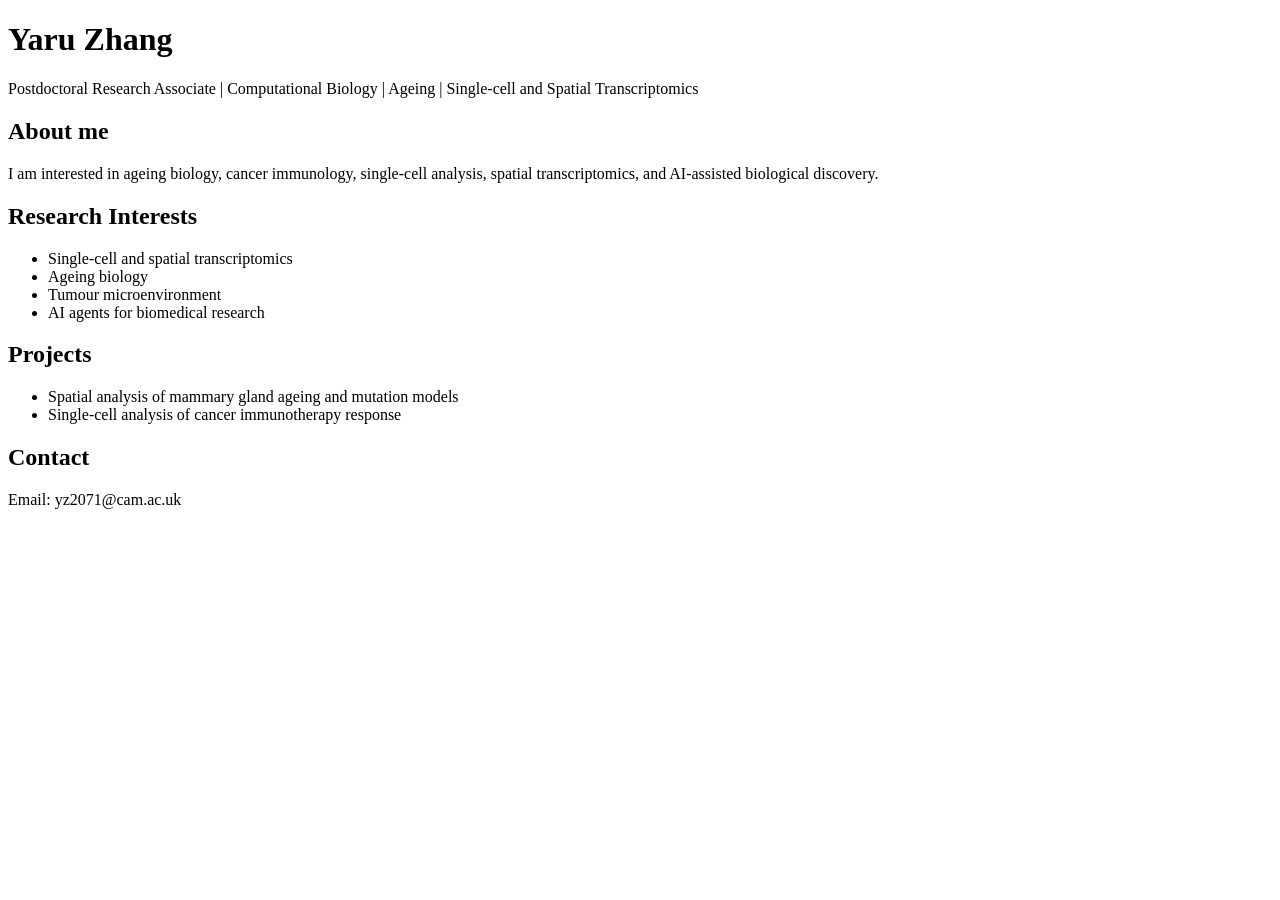
==== index.html @ 0d3356b2 "Create index.html" ====
<!DOCTYPE html>
<html>
<head>
  <meta charset="UTF-8">
  <title>Yaru Zhang</title>
</head>
<body>
  <h1>Yaru Zhang</h1>
  <p>Postdoctoral Research Associate | Computational Biology | Ageing | Single-cell and Spatial Transcriptomics</p>

  <h2>About me</h2>
  <p>
    I am interested in ageing biology, cancer immunology, single-cell analysis,
    spatial transcriptomics, and AI-assisted biological discovery.
  </p>

  <h2>Research Interests</h2>
  <ul>
    <li>Single-cell and spatial transcriptomics</li>
    <li>Ageing biology</li>
    <li>Tumour microenvironment</li>
    <li>AI agents for biomedical research</li>
  </ul>

  <h2>Projects</h2>
  <ul>
    <li>Spatial analysis of mammary gland ageing and mutation models</li>
    <li>Single-cell analysis of cancer immunotherapy response</li>
  </ul>

  <h2>Contact</h2>
  <p>Email: yz2071@cam.ac.uk</p>
</body>
</html>
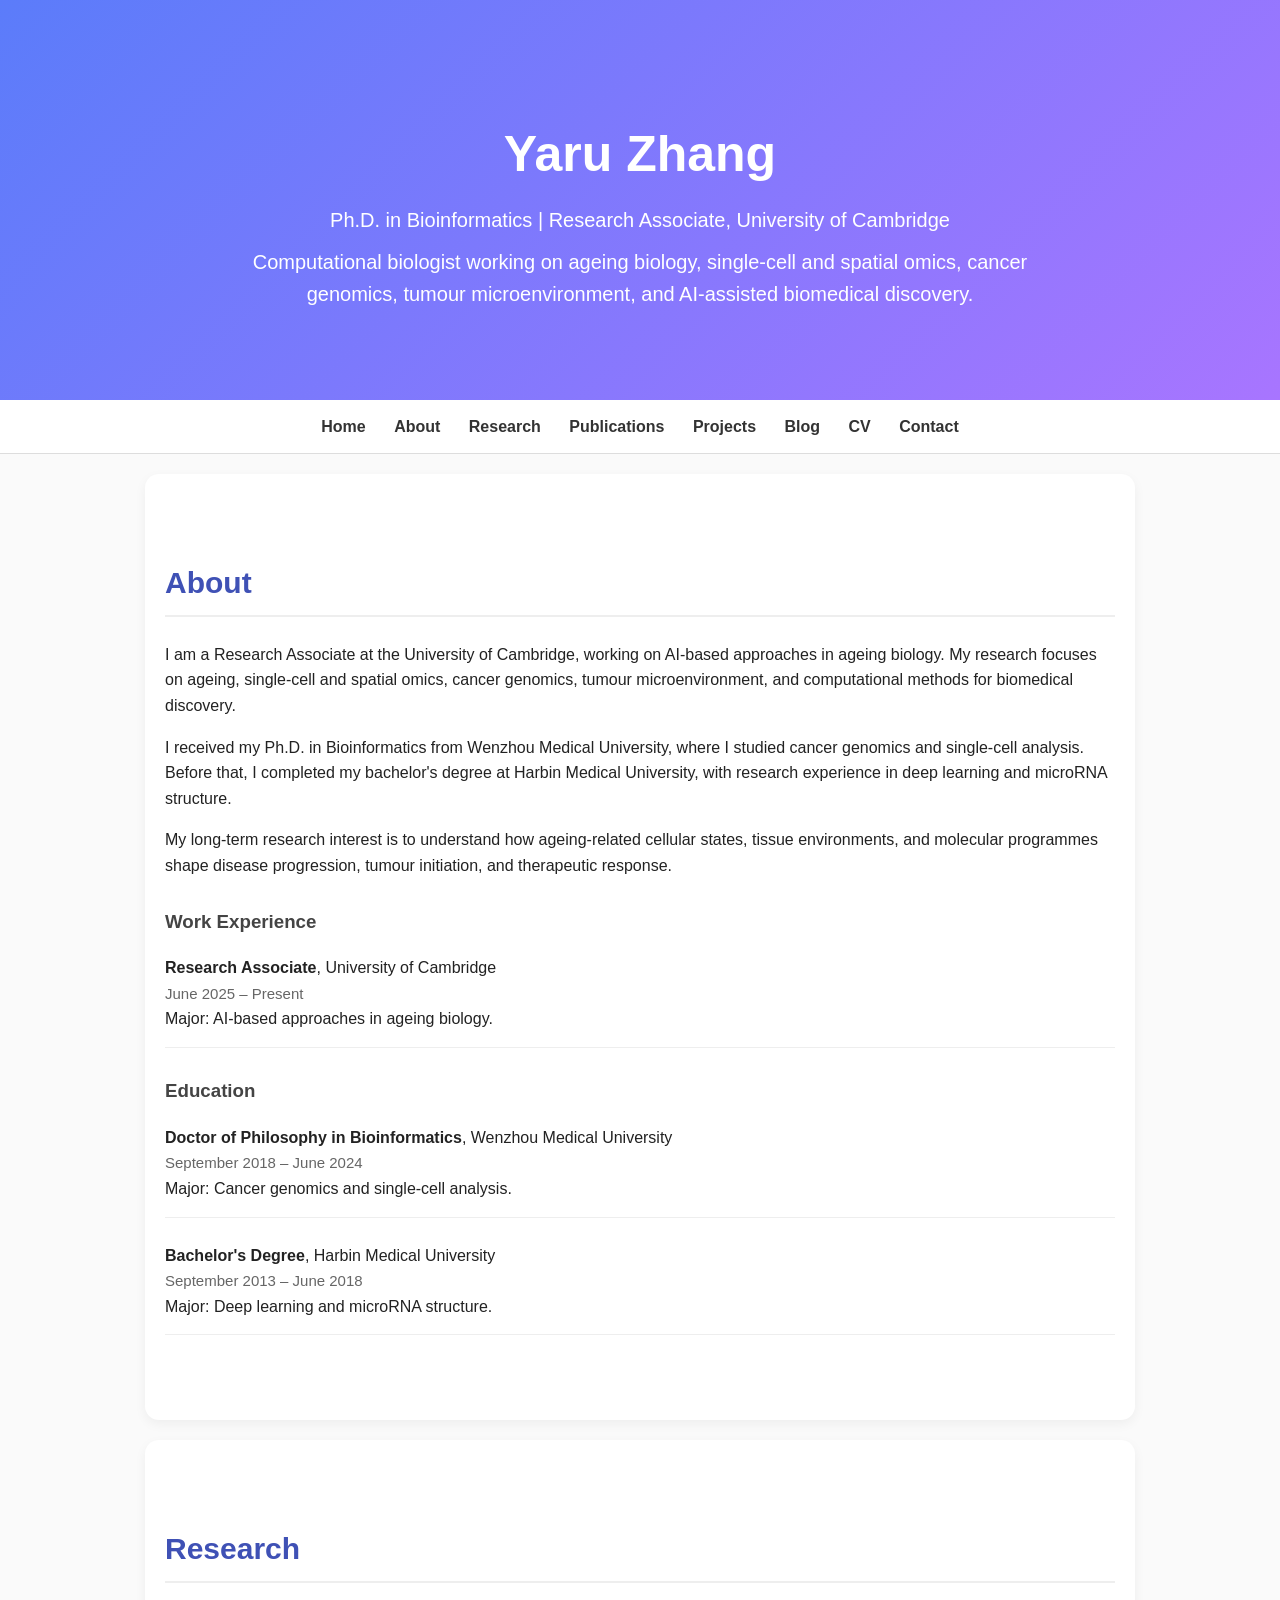
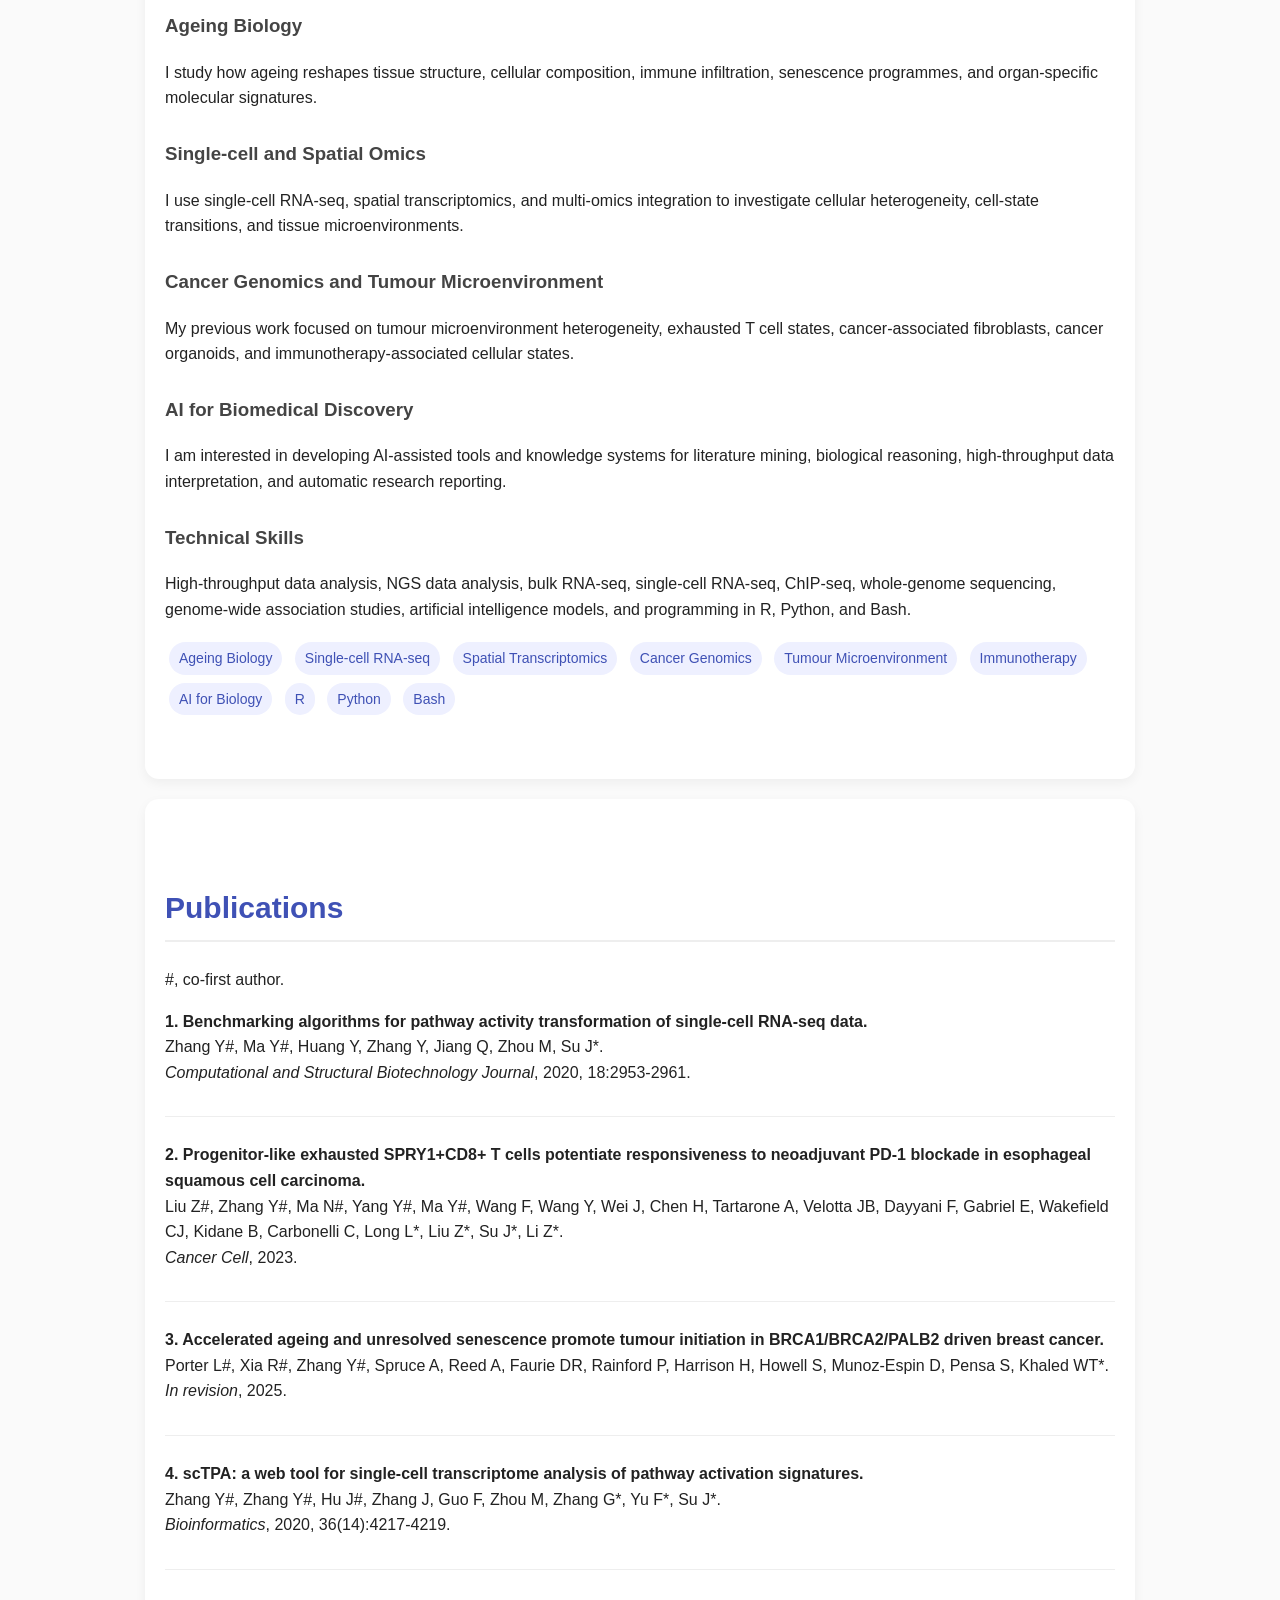
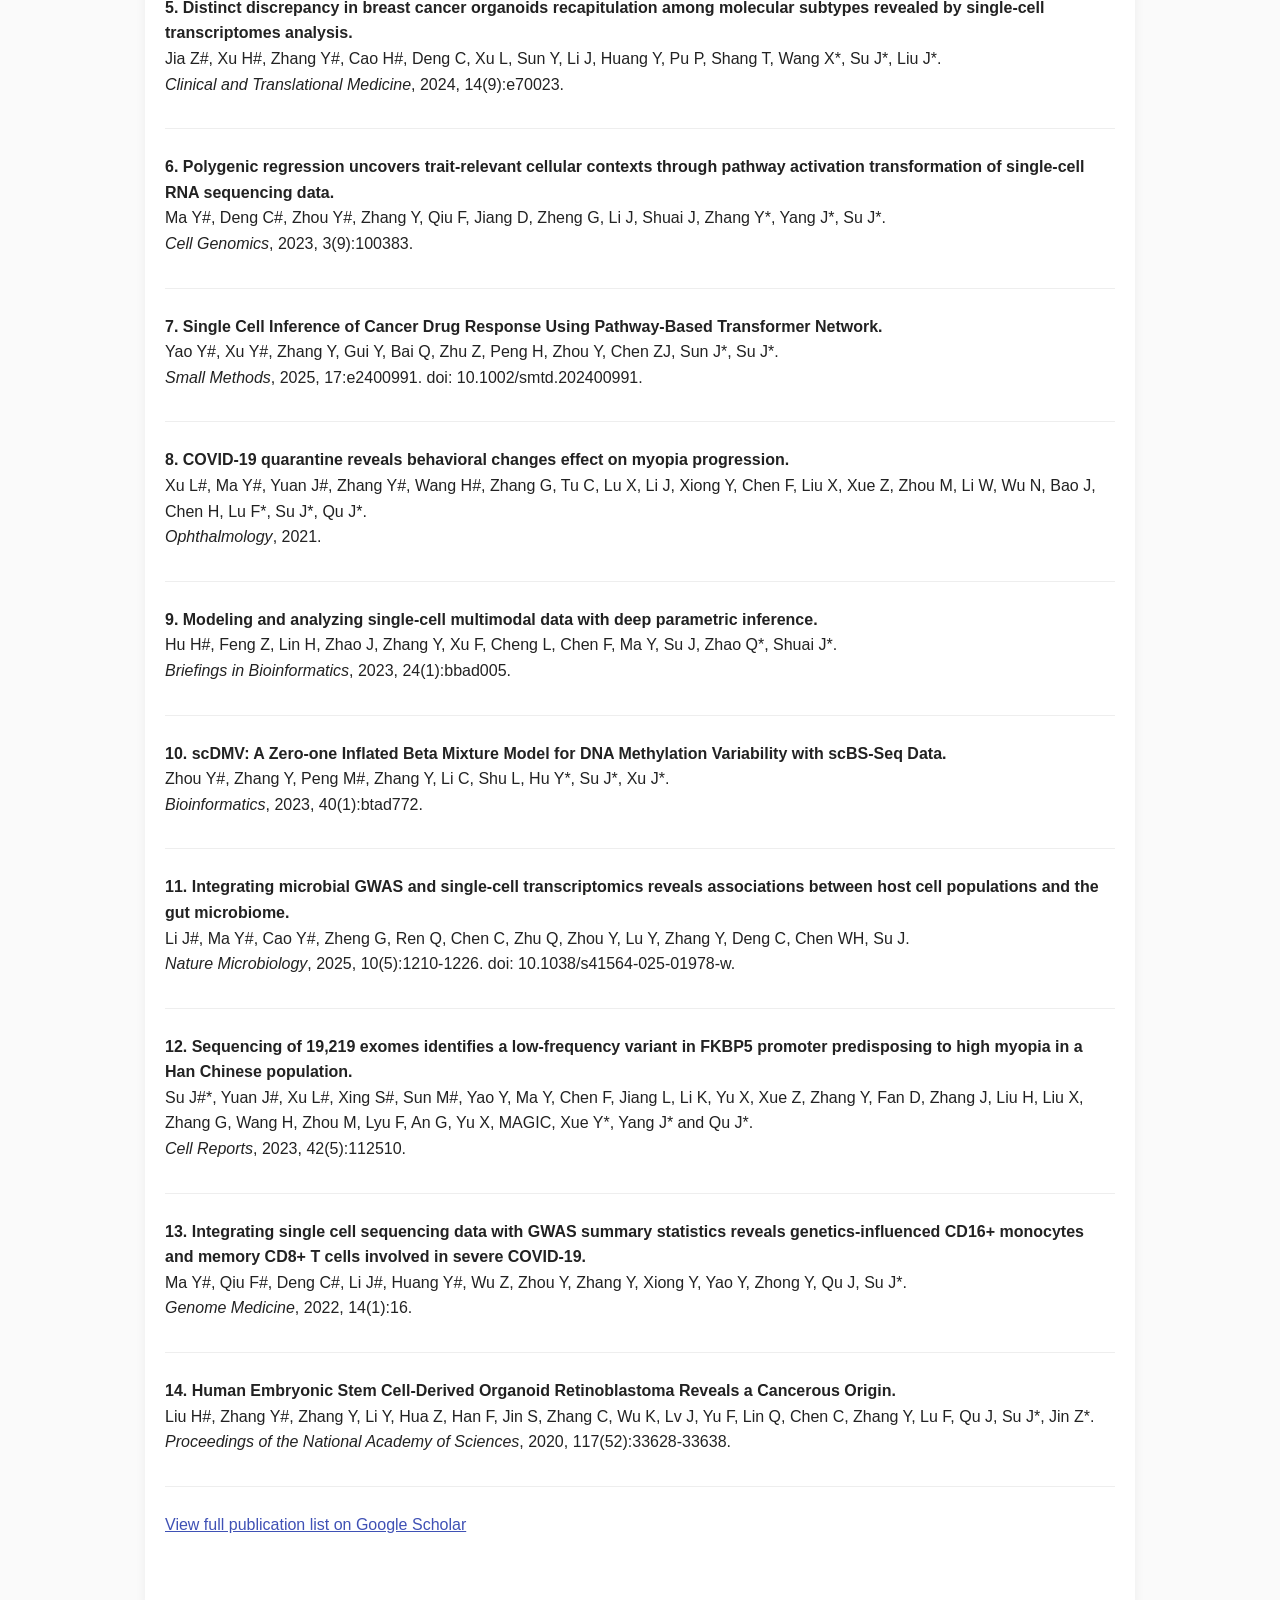
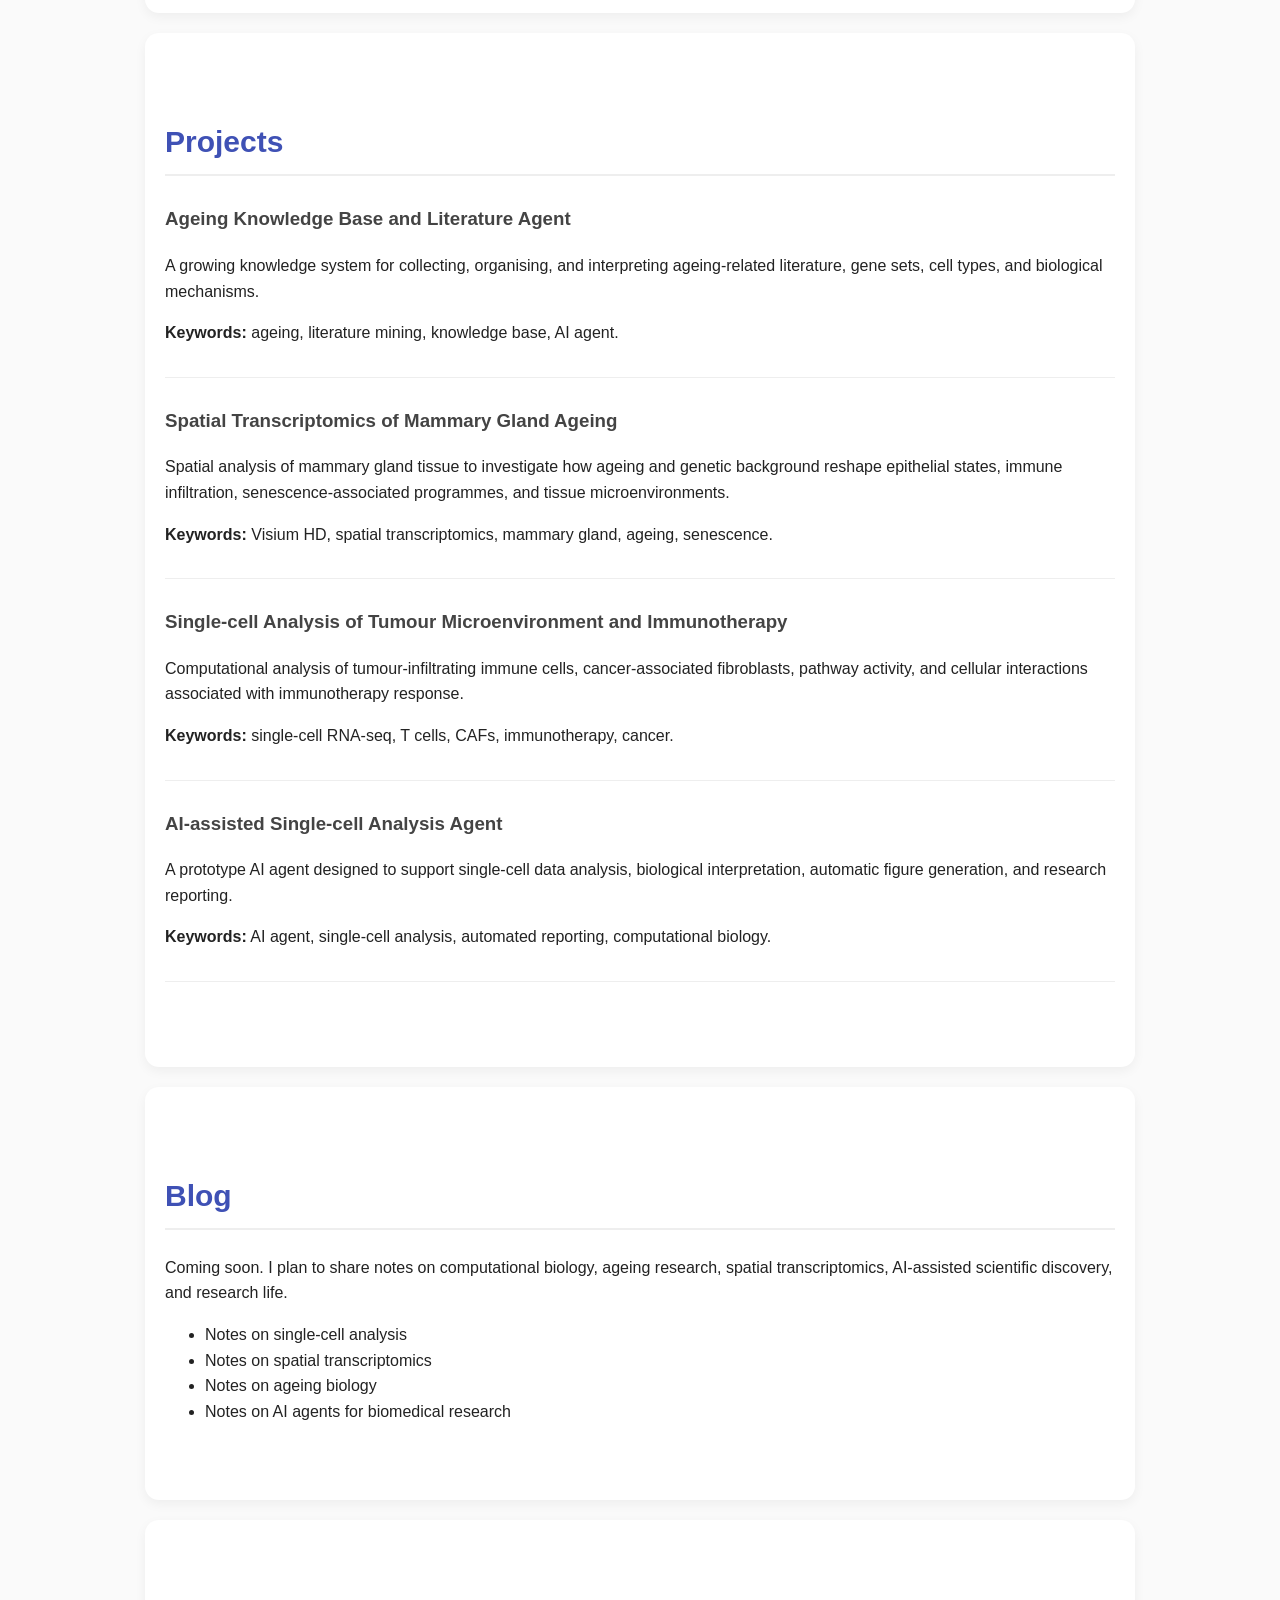
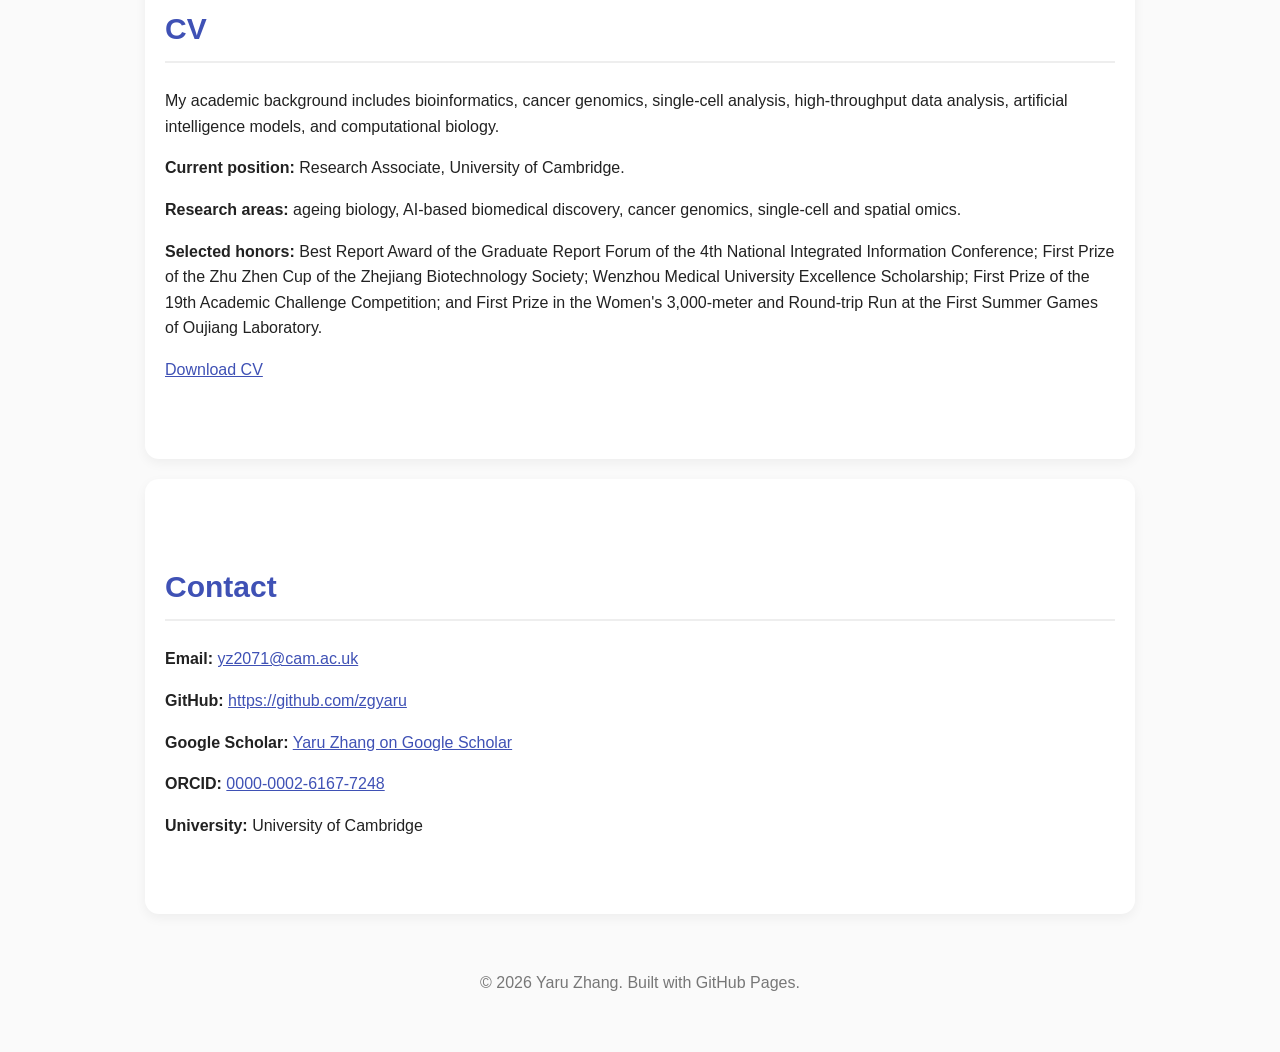
==== commit cb6f3a72: "Update index.html" ====
--- a/index.html
+++ b/index.html
@@ -1,34 +1,508 @@
 <!DOCTYPE html>
-<html>
+<html lang="en">
 <head>
-  <meta charset="UTF-8">
+  <meta charset="UTF-8" />
+  <meta name="viewport" content="width=device-width, initial-scale=1.0" />
+
   <title>Yaru Zhang</title>
+
+  <style>
+    body {
+      margin: 0;
+      font-family: Arial, Helvetica, sans-serif;
+      line-height: 1.6;
+      color: #222;
+      background: #fafafa;
+    }
+
+    header {
+      background: linear-gradient(135deg, #5b7cfa, #a875ff);
+      color: white;
+      padding: 80px 20px;
+      text-align: center;
+    }
+
+    header h1 {
+      font-size: 50px;
+      margin-bottom: 10px;
+    }
+
+    header p {
+      font-size: 20px;
+      max-width: 850px;
+      margin: 10px auto;
+    }
+
+    nav {
+      background: white;
+      border-bottom: 1px solid #ddd;
+      position: sticky;
+      top: 0;
+      z-index: 100;
+      text-align: center;
+      padding: 14px 10px;
+    }
+
+    nav a {
+      margin: 0 12px;
+      color: #333;
+      text-decoration: none;
+      font-weight: 600;
+    }
+
+    nav a:hover {
+      color: #5b7cfa;
+    }
+
+    section {
+      max-width: 950px;
+      margin: 0 auto;
+      padding: 60px 20px;
+      background: white;
+      margin-top: 20px;
+      border-radius: 14px;
+      box-shadow: 0 4px 12px rgba(0,0,0,0.05);
+    }
+
+    h2 {
+      color: #3f51b5;
+      font-size: 30px;
+      border-bottom: 2px solid #eee;
+      padding-bottom: 8px;
+    }
+
+    h3 {
+      color: #444;
+      margin-top: 28px;
+    }
+
+    .tag {
+      display: inline-block;
+      background: #eef0ff;
+      color: #3f51b5;
+      padding: 5px 10px;
+      border-radius: 20px;
+      margin: 4px;
+      font-size: 14px;
+    }
+
+    .project, .publication, .education, .experience {
+      margin-bottom: 25px;
+      padding-bottom: 15px;
+      border-bottom: 1px solid #eee;
+    }
+
+    .meta {
+      color: #666;
+      font-size: 15px;
+    }
+
+    a {
+      color: #3f51b5;
+    }
+
+    footer {
+      text-align: center;
+      padding: 40px 20px;
+      color: #777;
+    }
+
+    @media (max-width: 700px) {
+      header h1 {
+        font-size: 36px;
+      }
+
+      nav a {
+        display: inline-block;
+        margin: 6px 8px;
+      }
+
+      section {
+        margin: 12px;
+        padding: 40px 18px;
+      }
+    }
+  </style>
 </head>
+
 <body>
-  <h1>Yaru Zhang</h1>
-  <p>Postdoctoral Research Associate | Computational Biology | Ageing | Single-cell and Spatial Transcriptomics</p>
-
-  <h2>About me</h2>
-  <p>
-    I am interested in ageing biology, cancer immunology, single-cell analysis,
-    spatial transcriptomics, and AI-assisted biological discovery.
-  </p>
-
-  <h2>Research Interests</h2>
-  <ul>
-    <li>Single-cell and spatial transcriptomics</li>
-    <li>Ageing biology</li>
-    <li>Tumour microenvironment</li>
-    <li>AI agents for biomedical research</li>
-  </ul>
-
-  <h2>Projects</h2>
-  <ul>
-    <li>Spatial analysis of mammary gland ageing and mutation models</li>
-    <li>Single-cell analysis of cancer immunotherapy response</li>
-  </ul>
-
-  <h2>Contact</h2>
-  <p>Email: yz2071@cam.ac.uk</p>
+
+  <header id="home">
+    <h1>Yaru Zhang</h1>
+    <p>Ph.D. in Bioinformatics | Research Associate, University of Cambridge</p>
+    <p>
+      Computational biologist working on ageing biology, single-cell and spatial omics,
+      cancer genomics, tumour microenvironment, and AI-assisted biomedical discovery.
+    </p>
+  </header>
+
+  <nav>
+    <a href="#home">Home</a>
+    <a href="#about">About</a>
+    <a href="#research">Research</a>
+    <a href="#publications">Publications</a>
+    <a href="#projects">Projects</a>
+    <a href="#blog">Blog</a>
+    <a href="#cv">CV</a>
+    <a href="#contact">Contact</a>
+  </nav>
+
+  <section id="about">
+    <h2>About</h2>
+
+    <p>
+      I am a Research Associate at the University of Cambridge, working on AI-based approaches
+      in ageing biology. My research focuses on ageing, single-cell and spatial omics,
+      cancer genomics, tumour microenvironment, and computational methods for biomedical discovery.
+    </p>
+
+    <p>
+      I received my Ph.D. in Bioinformatics from Wenzhou Medical University, where I studied
+      cancer genomics and single-cell analysis. Before that, I completed my bachelor's degree
+      at Harbin Medical University, with research experience in deep learning and microRNA structure.
+    </p>
+
+    <p>
+      My long-term research interest is to understand how ageing-related cellular states,
+      tissue environments, and molecular programmes shape disease progression, tumour initiation,
+      and therapeutic response.
+    </p>
+
+    <h3>Work Experience</h3>
+
+    <div class="experience">
+      <strong>Research Associate</strong>, University of Cambridge<br>
+      <span class="meta">June 2025 – Present</span><br>
+      Major: AI-based approaches in ageing biology.
+    </div>
+
+    <h3>Education</h3>
+
+    <div class="education">
+      <strong>Doctor of Philosophy in Bioinformatics</strong>, Wenzhou Medical University<br>
+      <span class="meta">September 2018 – June 2024</span><br>
+      Major: Cancer genomics and single-cell analysis.
+    </div>
+
+    <div class="education">
+      <strong>Bachelor's Degree</strong>, Harbin Medical University<br>
+      <span class="meta">September 2013 – June 2018</span><br>
+      Major: Deep learning and microRNA structure.
+    </div>
+  </section>
+
+  <section id="research">
+    <h2>Research</h2>
+
+    <h3>Ageing Biology</h3>
+    <p>
+      I study how ageing reshapes tissue structure, cellular composition, immune infiltration,
+      senescence programmes, and organ-specific molecular signatures.
+    </p>
+
+    <h3>Single-cell and Spatial Omics</h3>
+    <p>
+      I use single-cell RNA-seq, spatial transcriptomics, and multi-omics integration to investigate
+      cellular heterogeneity, cell-state transitions, and tissue microenvironments.
+    </p>
+
+    <h3>Cancer Genomics and Tumour Microenvironment</h3>
+    <p>
+      My previous work focused on tumour microenvironment heterogeneity, exhausted T cell states,
+      cancer-associated fibroblasts, cancer organoids, and immunotherapy-associated cellular states.
+    </p>
+
+    <h3>AI for Biomedical Discovery</h3>
+    <p>
+      I am interested in developing AI-assisted tools and knowledge systems for literature mining,
+      biological reasoning, high-throughput data interpretation, and automatic research reporting.
+    </p>
+
+    <h3>Technical Skills</h3>
+    <p>
+      High-throughput data analysis, NGS data analysis, bulk RNA-seq, single-cell RNA-seq,
+      ChIP-seq, whole-genome sequencing, genome-wide association studies, artificial intelligence models,
+      and programming in R, Python, and Bash.
+    </p>
+
+    <div>
+      <span class="tag">Ageing Biology</span>
+      <span class="tag">Single-cell RNA-seq</span>
+      <span class="tag">Spatial Transcriptomics</span>
+      <span class="tag">Cancer Genomics</span>
+      <span class="tag">Tumour Microenvironment</span>
+      <span class="tag">Immunotherapy</span>
+      <span class="tag">AI for Biology</span>
+      <span class="tag">R</span>
+      <span class="tag">Python</span>
+      <span class="tag">Bash</span>
+    </div>
+  </section>
+
+  <section id="publications">
+    <h2>Publications</h2>
+
+    <p>
+      #, co-first author.
+    </p>
+
+    <div class="publication">
+      <p>
+        <strong>1. Benchmarking algorithms for pathway activity transformation of single-cell RNA-seq data.</strong><br>
+        Zhang Y#, Ma Y#, Huang Y, Zhang Y, Jiang Q, Zhou M, Su J*.<br>
+        <em>Computational and Structural Biotechnology Journal</em>, 2020, 18:2953-2961.
+      </p>
+    </div>
+
+    <div class="publication">
+      <p>
+        <strong>2. Progenitor-like exhausted SPRY1+CD8+ T cells potentiate responsiveness to neoadjuvant PD-1 blockade in esophageal squamous cell carcinoma.</strong><br>
+        Liu Z#, Zhang Y#, Ma N#, Yang Y#, Ma Y#, Wang F, Wang Y, Wei J, Chen H, Tartarone A,
+        Velotta JB, Dayyani F, Gabriel E, Wakefield CJ, Kidane B, Carbonelli C, Long L*,
+        Liu Z*, Su J*, Li Z*.<br>
+        <em>Cancer Cell</em>, 2023.
+      </p>
+    </div>
+
+    <div class="publication">
+      <p>
+        <strong>3. Accelerated ageing and unresolved senescence promote tumour initiation in BRCA1/BRCA2/PALB2 driven breast cancer.</strong><br>
+        Porter L#, Xia R#, Zhang Y#, Spruce A, Reed A, Faurie DR, Rainford P, Harrison H,
+        Howell S, Munoz-Espin D, Pensa S, Khaled WT*.<br>
+        <em>In revision</em>, 2025.
+      </p>
+    </div>
+
+    <div class="publication">
+      <p>
+        <strong>4. scTPA: a web tool for single-cell transcriptome analysis of pathway activation signatures.</strong><br>
+        Zhang Y#, Zhang Y#, Hu J#, Zhang J, Guo F, Zhou M, Zhang G*, Yu F*, Su J*.<br>
+        <em>Bioinformatics</em>, 2020, 36(14):4217-4219.
+      </p>
+    </div>
+
+    <div class="publication">
+      <p>
+        <strong>5. Distinct discrepancy in breast cancer organoids recapitulation among molecular subtypes revealed by single-cell transcriptomes analysis.</strong><br>
+        Jia Z#, Xu H#, Zhang Y#, Cao H#, Deng C, Xu L, Sun Y, Li J, Huang Y, Pu P, Shang T,
+        Wang X*, Su J*, Liu J*.<br>
+        <em>Clinical and Translational Medicine</em>, 2024, 14(9):e70023.
+      </p>
+    </div>
+
+    <div class="publication">
+      <p>
+        <strong>6. Polygenic regression uncovers trait-relevant cellular contexts through pathway activation transformation of single-cell RNA sequencing data.</strong><br>
+        Ma Y#, Deng C#, Zhou Y#, Zhang Y, Qiu F, Jiang D, Zheng G, Li J, Shuai J,
+        Zhang Y*, Yang J*, Su J*.<br>
+        <em>Cell Genomics</em>, 2023, 3(9):100383.
+      </p>
+    </div>
+
+    <div class="publication">
+      <p>
+        <strong>7. Single Cell Inference of Cancer Drug Response Using Pathway-Based Transformer Network.</strong><br>
+        Yao Y#, Xu Y#, Zhang Y, Gui Y, Bai Q, Zhu Z, Peng H, Zhou Y, Chen ZJ, Sun J*, Su J*.<br>
+        <em>Small Methods</em>, 2025, 17:e2400991. doi: 10.1002/smtd.202400991.
+      </p>
+    </div>
+
+    <div class="publication">
+      <p>
+        <strong>8. COVID-19 quarantine reveals behavioral changes effect on myopia progression.</strong><br>
+        Xu L#, Ma Y#, Yuan J#, Zhang Y#, Wang H#, Zhang G, Tu C, Lu X, Li J, Xiong Y,
+        Chen F, Liu X, Xue Z, Zhou M, Li W, Wu N, Bao J, Chen H, Lu F*, Su J*, Qu J*.<br>
+        <em>Ophthalmology</em>, 2021.
+      </p>
+    </div>
+
+    <div class="publication">
+      <p>
+        <strong>9. Modeling and analyzing single-cell multimodal data with deep parametric inference.</strong><br>
+        Hu H#, Feng Z, Lin H, Zhao J, Zhang Y, Xu F, Cheng L, Chen F, Ma Y, Su J, Zhao Q*, Shuai J*.<br>
+        <em>Briefings in Bioinformatics</em>, 2023, 24(1):bbad005.
+      </p>
+    </div>
+
+    <div class="publication">
+      <p>
+        <strong>10. scDMV: A Zero-one Inflated Beta Mixture Model for DNA Methylation Variability with scBS-Seq Data.</strong><br>
+        Zhou Y#, Zhang Y, Peng M#, Zhang Y, Li C, Shu L, Hu Y*, Su J*, Xu J*.<br>
+        <em>Bioinformatics</em>, 2023, 40(1):btad772.
+      </p>
+    </div>
+
+    <div class="publication">
+      <p>
+        <strong>11. Integrating microbial GWAS and single-cell transcriptomics reveals associations between host cell populations and the gut microbiome.</strong><br>
+        Li J#, Ma Y#, Cao Y#, Zheng G, Ren Q, Chen C, Zhu Q, Zhou Y, Lu Y, Zhang Y,
+        Deng C, Chen WH, Su J.<br>
+        <em>Nature Microbiology</em>, 2025, 10(5):1210-1226. doi: 10.1038/s41564-025-01978-w.
+      </p>
+    </div>
+
+    <div class="publication">
+      <p>
+        <strong>12. Sequencing of 19,219 exomes identifies a low-frequency variant in FKBP5 promoter predisposing to high myopia in a Han Chinese population.</strong><br>
+        Su J#*, Yuan J#, Xu L#, Xing S#, Sun M#, Yao Y, Ma Y, Chen F, Jiang L, Li K,
+        Yu X, Xue Z, Zhang Y, Fan D, Zhang J, Liu H, Liu X, Zhang G, Wang H, Zhou M,
+        Lyu F, An G, Yu X, MAGIC, Xue Y*, Yang J* and Qu J*.<br>
+        <em>Cell Reports</em>, 2023, 42(5):112510.
+      </p>
+    </div>
+
+    <div class="publication">
+      <p>
+        <strong>13. Integrating single cell sequencing data with GWAS summary statistics reveals genetics-influenced CD16+ monocytes and memory CD8+ T cells involved in severe COVID-19.</strong><br>
+        Ma Y#, Qiu F#, Deng C#, Li J#, Huang Y#, Wu Z, Zhou Y, Zhang Y, Xiong Y,
+        Yao Y, Zhong Y, Qu J, Su J*.<br>
+        <em>Genome Medicine</em>, 2022, 14(1):16.
+      </p>
+    </div>
+
+    <div class="publication">
+      <p>
+        <strong>14. Human Embryonic Stem Cell-Derived Organoid Retinoblastoma Reveals a Cancerous Origin.</strong><br>
+        Liu H#, Zhang Y#, Zhang Y, Li Y, Hua Z, Han F, Jin S, Zhang C, Wu K, Lv J,
+        Yu F, Lin Q, Chen C, Zhang Y, Lu F, Qu J, Su J*, Jin Z*.<br>
+        <em>Proceedings of the National Academy of Sciences</em>, 2020, 117(52):33628-33638.
+      </p>
+    </div>
+
+    <p>
+      <a href="https://scholar.google.com/citations?user=667q4fQAAAAJ&hl=en" target="_blank">
+        View full publication list on Google Scholar
+      </a>
+    </p>
+  </section>
+
+  <section id="projects">
+    <h2>Projects</h2>
+
+    <div class="project">
+      <h3>Ageing Knowledge Base and Literature Agent</h3>
+      <p>
+        A growing knowledge system for collecting, organising, and interpreting ageing-related literature,
+        gene sets, cell types, and biological mechanisms.
+      </p>
+      <p>
+        <strong>Keywords:</strong> ageing, literature mining, knowledge base, AI agent.
+      </p>
+    </div>
+
+    <div class="project">
+      <h3>Spatial Transcriptomics of Mammary Gland Ageing</h3>
+      <p>
+        Spatial analysis of mammary gland tissue to investigate how ageing and genetic background reshape
+        epithelial states, immune infiltration, senescence-associated programmes, and tissue microenvironments.
+      </p>
+      <p>
+        <strong>Keywords:</strong> Visium HD, spatial transcriptomics, mammary gland, ageing, senescence.
+      </p>
+    </div>
+
+    <div class="project">
+      <h3>Single-cell Analysis of Tumour Microenvironment and Immunotherapy</h3>
+      <p>
+        Computational analysis of tumour-infiltrating immune cells, cancer-associated fibroblasts,
+        pathway activity, and cellular interactions associated with immunotherapy response.
+      </p>
+      <p>
+        <strong>Keywords:</strong> single-cell RNA-seq, T cells, CAFs, immunotherapy, cancer.
+      </p>
+    </div>
+
+    <div class="project">
+      <h3>AI-assisted Single-cell Analysis Agent</h3>
+      <p>
+        A prototype AI agent designed to support single-cell data analysis, biological interpretation,
+        automatic figure generation, and research reporting.
+      </p>
+      <p>
+        <strong>Keywords:</strong> AI agent, single-cell analysis, automated reporting, computational biology.
+      </p>
+    </div>
+  </section>
+
+  <section id="blog">
+    <h2>Blog</h2>
+    <p>
+      Coming soon. I plan to share notes on computational biology, ageing research,
+      spatial transcriptomics, AI-assisted scientific discovery, and research life.
+    </p>
+
+    <ul>
+      <li>Notes on single-cell analysis</li>
+      <li>Notes on spatial transcriptomics</li>
+      <li>Notes on ageing biology</li>
+      <li>Notes on AI agents for biomedical research</li>
+    </ul>
+  </section>
+
+  <section id="cv">
+    <h2>CV</h2>
+
+    <p>
+      My academic background includes bioinformatics, cancer genomics, single-cell analysis,
+      high-throughput data analysis, artificial intelligence models, and computational biology.
+    </p>
+
+    <p>
+      <strong>Current position:</strong> Research Associate, University of Cambridge.
+    </p>
+
+    <p>
+      <strong>Research areas:</strong> ageing biology, AI-based biomedical discovery, cancer genomics,
+      single-cell and spatial omics.
+    </p>
+
+    <p>
+      <strong>Selected honors:</strong> Best Report Award of the Graduate Report Forum of the 4th National
+      Integrated Information Conference; First Prize of the Zhu Zhen Cup of the Zhejiang Biotechnology Society;
+      Wenzhou Medical University Excellence Scholarship; First Prize of the 19th Academic Challenge Competition;
+      and First Prize in the Women's 3,000-meter and Round-trip Run at the First Summer Games of Oujiang Laboratory.
+    </p>
+
+    <p>
+      <a href="YaruZhang_CurriculumVitae.pdf" target="_blank">Download CV</a>
+    </p>
+  </section>
+
+  <section id="contact">
+    <h2>Contact</h2>
+
+    <p>
+      <strong>Email:</strong>
+      <a href="mailto:yz2071@cam.ac.uk">yz2071@cam.ac.uk</a>
+    </p>
+
+    <p>
+      <strong>GitHub:</strong>
+      <a href="https://github.com/zgyaru" target="_blank">https://github.com/zgyaru</a>
+    </p>
+
+    <p>
+      <strong>Google Scholar:</strong>
+      <a href="https://scholar.google.com/citations?user=667q4fQAAAAJ&hl=en" target="_blank">
+        Yaru Zhang on Google Scholar
+      </a>
+    </p>
+
+    <p>
+      <strong>ORCID:</strong>
+      <a href="https://orcid.org/0000-0002-6167-7248" target="_blank">
+        0000-0002-6167-7248
+      </a>
+    </p>
+
+    <p>
+      <strong>University:</strong> University of Cambridge
+    </p>
+  </section>
+
+  <footer>
+    <p>© 2026 Yaru Zhang. Built with GitHub Pages.</p>
+  </footer>
+
 </body>
 </html>
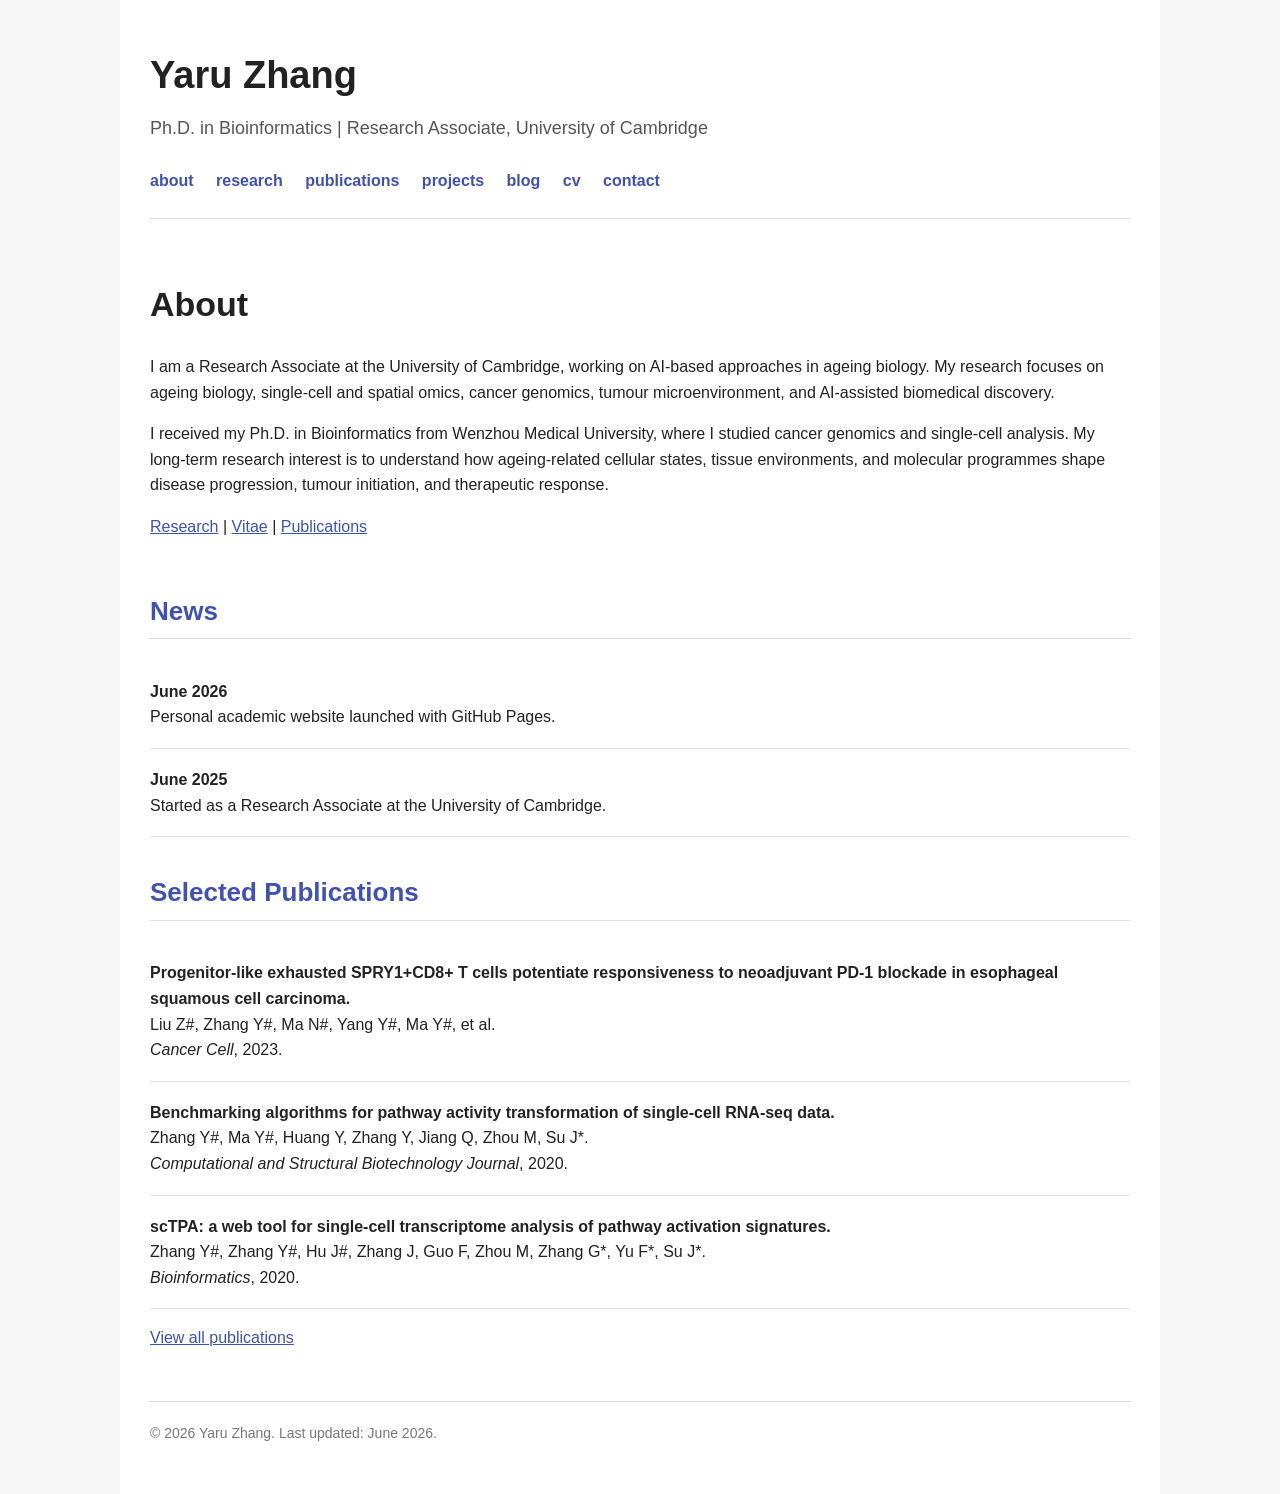
==== commit c17895cc: "Update index.html" ====
--- a/index.html
+++ b/index.html
@@ -1,508 +1,99 @@
 <!DOCTYPE html>
 <html lang="en">
 <head>
-  <meta charset="UTF-8" />
-  <meta name="viewport" content="width=device-width, initial-scale=1.0" />
-
+  <meta charset="UTF-8">
   <title>Yaru Zhang</title>
-
-  <style>
-    body {
-      margin: 0;
-      font-family: Arial, Helvetica, sans-serif;
-      line-height: 1.6;
-      color: #222;
-      background: #fafafa;
-    }
-
-    header {
-      background: linear-gradient(135deg, #5b7cfa, #a875ff);
-      color: white;
-      padding: 80px 20px;
-      text-align: center;
-    }
-
-    header h1 {
-      font-size: 50px;
-      margin-bottom: 10px;
-    }
-
-    header p {
-      font-size: 20px;
-      max-width: 850px;
-      margin: 10px auto;
-    }
-
-    nav {
-      background: white;
-      border-bottom: 1px solid #ddd;
-      position: sticky;
-      top: 0;
-      z-index: 100;
-      text-align: center;
-      padding: 14px 10px;
-    }
-
-    nav a {
-      margin: 0 12px;
-      color: #333;
-      text-decoration: none;
-      font-weight: 600;
-    }
-
-    nav a:hover {
-      color: #5b7cfa;
-    }
-
-    section {
-      max-width: 950px;
-      margin: 0 auto;
-      padding: 60px 20px;
-      background: white;
-      margin-top: 20px;
-      border-radius: 14px;
-      box-shadow: 0 4px 12px rgba(0,0,0,0.05);
-    }
-
-    h2 {
-      color: #3f51b5;
-      font-size: 30px;
-      border-bottom: 2px solid #eee;
-      padding-bottom: 8px;
-    }
-
-    h3 {
-      color: #444;
-      margin-top: 28px;
-    }
-
-    .tag {
-      display: inline-block;
-      background: #eef0ff;
-      color: #3f51b5;
-      padding: 5px 10px;
-      border-radius: 20px;
-      margin: 4px;
-      font-size: 14px;
-    }
-
-    .project, .publication, .education, .experience {
-      margin-bottom: 25px;
-      padding-bottom: 15px;
-      border-bottom: 1px solid #eee;
-    }
-
-    .meta {
-      color: #666;
-      font-size: 15px;
-    }
-
-    a {
-      color: #3f51b5;
-    }
-
-    footer {
-      text-align: center;
-      padding: 40px 20px;
-      color: #777;
-    }
-
-    @media (max-width: 700px) {
-      header h1 {
-        font-size: 36px;
-      }
-
-      nav a {
-        display: inline-block;
-        margin: 6px 8px;
-      }
-
-      section {
-        margin: 12px;
-        padding: 40px 18px;
-      }
-    }
-  </style>
+  <link rel="stylesheet" href="style.css">
 </head>
 
 <body>
+<div class="wrapper">
 
-  <header id="home">
-    <h1>Yaru Zhang</h1>
-    <p>Ph.D. in Bioinformatics | Research Associate, University of Cambridge</p>
-    <p>
-      Computational biologist working on ageing biology, single-cell and spatial omics,
-      cancer genomics, tumour microenvironment, and AI-assisted biomedical discovery.
-    </p>
+  <header class="site-header">
+    <h1 class="site-title">Yaru Zhang</h1>
+    <div class="site-subtitle">
+      Ph.D. in Bioinformatics | Research Associate, University of Cambridge
+    </div>
+
+    <nav>
+      <a href="index.html">about</a>
+      <a href="research.html">research</a>
+      <a href="publications.html">publications</a>
+      <a href="projects.html">projects</a>
+      <a href="blog.html">blog</a>
+      <a href="cv.html">cv</a>
+      <a href="contact.html">contact</a>
+    </nav>
   </header>
 
-  <nav>
-    <a href="#home">Home</a>
-    <a href="#about">About</a>
-    <a href="#research">Research</a>
-    <a href="#publications">Publications</a>
-    <a href="#projects">Projects</a>
-    <a href="#blog">Blog</a>
-    <a href="#cv">CV</a>
-    <a href="#contact">Contact</a>
-  </nav>
+  <main>
+    <div class="profile">
+      <div class="profile-text">
+        <h1>About</h1>
 
-  <section id="about">
-    <h2>About</h2>
+        <p>
+          I am a Research Associate at the University of Cambridge, working on AI-based approaches
+          in ageing biology. My research focuses on ageing biology, single-cell and spatial omics,
+          cancer genomics, tumour microenvironment, and AI-assisted biomedical discovery.
+        </p>
 
-    <p>
-      I am a Research Associate at the University of Cambridge, working on AI-based approaches
-      in ageing biology. My research focuses on ageing, single-cell and spatial omics,
-      cancer genomics, tumour microenvironment, and computational methods for biomedical discovery.
-    </p>
+        <p>
+          I received my Ph.D. in Bioinformatics from Wenzhou Medical University, where I studied
+          cancer genomics and single-cell analysis. My long-term research interest is to understand
+          how ageing-related cellular states, tissue environments, and molecular programmes shape
+          disease progression, tumour initiation, and therapeutic response.
+        </p>
 
-    <p>
-      I received my Ph.D. in Bioinformatics from Wenzhou Medical University, where I studied
-      cancer genomics and single-cell analysis. Before that, I completed my bachelor's degree
-      at Harbin Medical University, with research experience in deep learning and microRNA structure.
-    </p>
+        <p>
+          <a href="research.html">Research</a> |
+          <a href="cv.html">Vitae</a> |
+          <a href="publications.html">Publications</a>
+        </p>
+      </div>
 
-    <p>
-      My long-term research interest is to understand how ageing-related cellular states,
-      tissue environments, and molecular programmes shape disease progression, tumour initiation,
-      and therapeutic response.
-    </p>
-
-    <h3>Work Experience</h3>
-
-    <div class="experience">
-      <strong>Research Associate</strong>, University of Cambridge<br>
-      <span class="meta">June 2025 – Present</span><br>
-      Major: AI-based approaches in ageing biology.
+      <!-- Later you can upload a photo named profile.jpg and uncomment this line -->
+      <!-- <img src="profile.jpg" alt="Yaru Zhang" class="profile-photo"> -->
     </div>
 
-    <h3>Education</h3>
-
-    <div class="education">
-      <strong>Doctor of Philosophy in Bioinformatics</strong>, Wenzhou Medical University<br>
-      <span class="meta">September 2018 – June 2024</span><br>
-      Major: Cancer genomics and single-cell analysis.
+    <h2>News</h2>
+    <div class="card">
+      <strong>June 2026</strong><br>
+      Personal academic website launched with GitHub Pages.
+    </div>
+    <div class="card">
+      <strong>June 2025</strong><br>
+      Started as a Research Associate at the University of Cambridge.
     </div>
 
-    <div class="education">
-      <strong>Bachelor's Degree</strong>, Harbin Medical University<br>
-      <span class="meta">September 2013 – June 2018</span><br>
-      Major: Deep learning and microRNA structure.
-    </div>
-  </section>
+    <h2>Selected Publications</h2>
 
-  <section id="research">
-    <h2>Research</h2>
-
-    <h3>Ageing Biology</h3>
-    <p>
-      I study how ageing reshapes tissue structure, cellular composition, immune infiltration,
-      senescence programmes, and organ-specific molecular signatures.
-    </p>
-
-    <h3>Single-cell and Spatial Omics</h3>
-    <p>
-      I use single-cell RNA-seq, spatial transcriptomics, and multi-omics integration to investigate
-      cellular heterogeneity, cell-state transitions, and tissue microenvironments.
-    </p>
-
-    <h3>Cancer Genomics and Tumour Microenvironment</h3>
-    <p>
-      My previous work focused on tumour microenvironment heterogeneity, exhausted T cell states,
-      cancer-associated fibroblasts, cancer organoids, and immunotherapy-associated cellular states.
-    </p>
-
-    <h3>AI for Biomedical Discovery</h3>
-    <p>
-      I am interested in developing AI-assisted tools and knowledge systems for literature mining,
-      biological reasoning, high-throughput data interpretation, and automatic research reporting.
-    </p>
-
-    <h3>Technical Skills</h3>
-    <p>
-      High-throughput data analysis, NGS data analysis, bulk RNA-seq, single-cell RNA-seq,
-      ChIP-seq, whole-genome sequencing, genome-wide association studies, artificial intelligence models,
-      and programming in R, Python, and Bash.
-    </p>
-
-    <div>
-      <span class="tag">Ageing Biology</span>
-      <span class="tag">Single-cell RNA-seq</span>
-      <span class="tag">Spatial Transcriptomics</span>
-      <span class="tag">Cancer Genomics</span>
-      <span class="tag">Tumour Microenvironment</span>
-      <span class="tag">Immunotherapy</span>
-      <span class="tag">AI for Biology</span>
-      <span class="tag">R</span>
-      <span class="tag">Python</span>
-      <span class="tag">Bash</span>
-    </div>
-  </section>
-
-  <section id="publications">
-    <h2>Publications</h2>
-
-    <p>
-      #, co-first author.
-    </p>
-
-    <div class="publication">
-      <p>
-        <strong>1. Benchmarking algorithms for pathway activity transformation of single-cell RNA-seq data.</strong><br>
-        Zhang Y#, Ma Y#, Huang Y, Zhang Y, Jiang Q, Zhou M, Su J*.<br>
-        <em>Computational and Structural Biotechnology Journal</em>, 2020, 18:2953-2961.
-      </p>
+    <div class="card">
+      <strong>Progenitor-like exhausted SPRY1+CD8+ T cells potentiate responsiveness to neoadjuvant PD-1 blockade in esophageal squamous cell carcinoma.</strong><br>
+      Liu Z#, Zhang Y#, Ma N#, Yang Y#, Ma Y#, et al.<br>
+      <em>Cancer Cell</em>, 2023.
     </div>
 
-    <div class="publication">
-      <p>
-        <strong>2. Progenitor-like exhausted SPRY1+CD8+ T cells potentiate responsiveness to neoadjuvant PD-1 blockade in esophageal squamous cell carcinoma.</strong><br>
-        Liu Z#, Zhang Y#, Ma N#, Yang Y#, Ma Y#, Wang F, Wang Y, Wei J, Chen H, Tartarone A,
-        Velotta JB, Dayyani F, Gabriel E, Wakefield CJ, Kidane B, Carbonelli C, Long L*,
-        Liu Z*, Su J*, Li Z*.<br>
-        <em>Cancer Cell</em>, 2023.
-      </p>
+    <div class="card">
+      <strong>Benchmarking algorithms for pathway activity transformation of single-cell RNA-seq data.</strong><br>
+      Zhang Y#, Ma Y#, Huang Y, Zhang Y, Jiang Q, Zhou M, Su J*.<br>
+      <em>Computational and Structural Biotechnology Journal</em>, 2020.
     </div>
 
-    <div class="publication">
-      <p>
-        <strong>3. Accelerated ageing and unresolved senescence promote tumour initiation in BRCA1/BRCA2/PALB2 driven breast cancer.</strong><br>
-        Porter L#, Xia R#, Zhang Y#, Spruce A, Reed A, Faurie DR, Rainford P, Harrison H,
-        Howell S, Munoz-Espin D, Pensa S, Khaled WT*.<br>
-        <em>In revision</em>, 2025.
-      </p>
-    </div>
-
-    <div class="publication">
-      <p>
-        <strong>4. scTPA: a web tool for single-cell transcriptome analysis of pathway activation signatures.</strong><br>
-        Zhang Y#, Zhang Y#, Hu J#, Zhang J, Guo F, Zhou M, Zhang G*, Yu F*, Su J*.<br>
-        <em>Bioinformatics</em>, 2020, 36(14):4217-4219.
-      </p>
-    </div>
-
-    <div class="publication">
-      <p>
-        <strong>5. Distinct discrepancy in breast cancer organoids recapitulation among molecular subtypes revealed by single-cell transcriptomes analysis.</strong><br>
-        Jia Z#, Xu H#, Zhang Y#, Cao H#, Deng C, Xu L, Sun Y, Li J, Huang Y, Pu P, Shang T,
-        Wang X*, Su J*, Liu J*.<br>
-        <em>Clinical and Translational Medicine</em>, 2024, 14(9):e70023.
-      </p>
-    </div>
-
-    <div class="publication">
-      <p>
-        <strong>6. Polygenic regression uncovers trait-relevant cellular contexts through pathway activation transformation of single-cell RNA sequencing data.</strong><br>
-        Ma Y#, Deng C#, Zhou Y#, Zhang Y, Qiu F, Jiang D, Zheng G, Li J, Shuai J,
-        Zhang Y*, Yang J*, Su J*.<br>
-        <em>Cell Genomics</em>, 2023, 3(9):100383.
-      </p>
-    </div>
-
-    <div class="publication">
-      <p>
-        <strong>7. Single Cell Inference of Cancer Drug Response Using Pathway-Based Transformer Network.</strong><br>
-        Yao Y#, Xu Y#, Zhang Y, Gui Y, Bai Q, Zhu Z, Peng H, Zhou Y, Chen ZJ, Sun J*, Su J*.<br>
-        <em>Small Methods</em>, 2025, 17:e2400991. doi: 10.1002/smtd.202400991.
-      </p>
-    </div>
-
-    <div class="publication">
-      <p>
-        <strong>8. COVID-19 quarantine reveals behavioral changes effect on myopia progression.</strong><br>
-        Xu L#, Ma Y#, Yuan J#, Zhang Y#, Wang H#, Zhang G, Tu C, Lu X, Li J, Xiong Y,
-        Chen F, Liu X, Xue Z, Zhou M, Li W, Wu N, Bao J, Chen H, Lu F*, Su J*, Qu J*.<br>
-        <em>Ophthalmology</em>, 2021.
-      </p>
-    </div>
-
-    <div class="publication">
-      <p>
-        <strong>9. Modeling and analyzing single-cell multimodal data with deep parametric inference.</strong><br>
-        Hu H#, Feng Z, Lin H, Zhao J, Zhang Y, Xu F, Cheng L, Chen F, Ma Y, Su J, Zhao Q*, Shuai J*.<br>
-        <em>Briefings in Bioinformatics</em>, 2023, 24(1):bbad005.
-      </p>
-    </div>
-
-    <div class="publication">
-      <p>
-        <strong>10. scDMV: A Zero-one Inflated Beta Mixture Model for DNA Methylation Variability with scBS-Seq Data.</strong><br>
-        Zhou Y#, Zhang Y, Peng M#, Zhang Y, Li C, Shu L, Hu Y*, Su J*, Xu J*.<br>
-        <em>Bioinformatics</em>, 2023, 40(1):btad772.
-      </p>
-    </div>
-
-    <div class="publication">
-      <p>
-        <strong>11. Integrating microbial GWAS and single-cell transcriptomics reveals associations between host cell populations and the gut microbiome.</strong><br>
-        Li J#, Ma Y#, Cao Y#, Zheng G, Ren Q, Chen C, Zhu Q, Zhou Y, Lu Y, Zhang Y,
-        Deng C, Chen WH, Su J.<br>
-        <em>Nature Microbiology</em>, 2025, 10(5):1210-1226. doi: 10.1038/s41564-025-01978-w.
-      </p>
-    </div>
-
-    <div class="publication">
-      <p>
-        <strong>12. Sequencing of 19,219 exomes identifies a low-frequency variant in FKBP5 promoter predisposing to high myopia in a Han Chinese population.</strong><br>
-        Su J#*, Yuan J#, Xu L#, Xing S#, Sun M#, Yao Y, Ma Y, Chen F, Jiang L, Li K,
-        Yu X, Xue Z, Zhang Y, Fan D, Zhang J, Liu H, Liu X, Zhang G, Wang H, Zhou M,
-        Lyu F, An G, Yu X, MAGIC, Xue Y*, Yang J* and Qu J*.<br>
-        <em>Cell Reports</em>, 2023, 42(5):112510.
-      </p>
-    </div>
-
-    <div class="publication">
-      <p>
-        <strong>13. Integrating single cell sequencing data with GWAS summary statistics reveals genetics-influenced CD16+ monocytes and memory CD8+ T cells involved in severe COVID-19.</strong><br>
-        Ma Y#, Qiu F#, Deng C#, Li J#, Huang Y#, Wu Z, Zhou Y, Zhang Y, Xiong Y,
-        Yao Y, Zhong Y, Qu J, Su J*.<br>
-        <em>Genome Medicine</em>, 2022, 14(1):16.
-      </p>
-    </div>
-
-    <div class="publication">
-      <p>
-        <strong>14. Human Embryonic Stem Cell-Derived Organoid Retinoblastoma Reveals a Cancerous Origin.</strong><br>
-        Liu H#, Zhang Y#, Zhang Y, Li Y, Hua Z, Han F, Jin S, Zhang C, Wu K, Lv J,
-        Yu F, Lin Q, Chen C, Zhang Y, Lu F, Qu J, Su J*, Jin Z*.<br>
-        <em>Proceedings of the National Academy of Sciences</em>, 2020, 117(52):33628-33638.
-      </p>
+    <div class="card">
+      <strong>scTPA: a web tool for single-cell transcriptome analysis of pathway activation signatures.</strong><br>
+      Zhang Y#, Zhang Y#, Hu J#, Zhang J, Guo F, Zhou M, Zhang G*, Yu F*, Su J*.<br>
+      <em>Bioinformatics</em>, 2020.
     </div>
 
     <p>
-      <a href="https://scholar.google.com/citations?user=667q4fQAAAAJ&hl=en" target="_blank">
-        View full publication list on Google Scholar
-      </a>
+      <a href="publications.html">View all publications</a>
     </p>
-  </section>
-
-  <section id="projects">
-    <h2>Projects</h2>
-
-    <div class="project">
-      <h3>Ageing Knowledge Base and Literature Agent</h3>
-      <p>
-        A growing knowledge system for collecting, organising, and interpreting ageing-related literature,
-        gene sets, cell types, and biological mechanisms.
-      </p>
-      <p>
-        <strong>Keywords:</strong> ageing, literature mining, knowledge base, AI agent.
-      </p>
-    </div>
-
-    <div class="project">
-      <h3>Spatial Transcriptomics of Mammary Gland Ageing</h3>
-      <p>
-        Spatial analysis of mammary gland tissue to investigate how ageing and genetic background reshape
-        epithelial states, immune infiltration, senescence-associated programmes, and tissue microenvironments.
-      </p>
-      <p>
-        <strong>Keywords:</strong> Visium HD, spatial transcriptomics, mammary gland, ageing, senescence.
-      </p>
-    </div>
-
-    <div class="project">
-      <h3>Single-cell Analysis of Tumour Microenvironment and Immunotherapy</h3>
-      <p>
-        Computational analysis of tumour-infiltrating immune cells, cancer-associated fibroblasts,
-        pathway activity, and cellular interactions associated with immunotherapy response.
-      </p>
-      <p>
-        <strong>Keywords:</strong> single-cell RNA-seq, T cells, CAFs, immunotherapy, cancer.
-      </p>
-    </div>
-
-    <div class="project">
-      <h3>AI-assisted Single-cell Analysis Agent</h3>
-      <p>
-        A prototype AI agent designed to support single-cell data analysis, biological interpretation,
-        automatic figure generation, and research reporting.
-      </p>
-      <p>
-        <strong>Keywords:</strong> AI agent, single-cell analysis, automated reporting, computational biology.
-      </p>
-    </div>
-  </section>
-
-  <section id="blog">
-    <h2>Blog</h2>
-    <p>
-      Coming soon. I plan to share notes on computational biology, ageing research,
-      spatial transcriptomics, AI-assisted scientific discovery, and research life.
-    </p>
-
-    <ul>
-      <li>Notes on single-cell analysis</li>
-      <li>Notes on spatial transcriptomics</li>
-      <li>Notes on ageing biology</li>
-      <li>Notes on AI agents for biomedical research</li>
-    </ul>
-  </section>
-
-  <section id="cv">
-    <h2>CV</h2>
-
-    <p>
-      My academic background includes bioinformatics, cancer genomics, single-cell analysis,
-      high-throughput data analysis, artificial intelligence models, and computational biology.
-    </p>
-
-    <p>
-      <strong>Current position:</strong> Research Associate, University of Cambridge.
-    </p>
-
-    <p>
-      <strong>Research areas:</strong> ageing biology, AI-based biomedical discovery, cancer genomics,
-      single-cell and spatial omics.
-    </p>
-
-    <p>
-      <strong>Selected honors:</strong> Best Report Award of the Graduate Report Forum of the 4th National
-      Integrated Information Conference; First Prize of the Zhu Zhen Cup of the Zhejiang Biotechnology Society;
-      Wenzhou Medical University Excellence Scholarship; First Prize of the 19th Academic Challenge Competition;
-      and First Prize in the Women's 3,000-meter and Round-trip Run at the First Summer Games of Oujiang Laboratory.
-    </p>
-
-    <p>
-      <a href="YaruZhang_CurriculumVitae.pdf" target="_blank">Download CV</a>
-    </p>
-  </section>
-
-  <section id="contact">
-    <h2>Contact</h2>
-
-    <p>
-      <strong>Email:</strong>
-      <a href="mailto:yz2071@cam.ac.uk">yz2071@cam.ac.uk</a>
-    </p>
-
-    <p>
-      <strong>GitHub:</strong>
-      <a href="https://github.com/zgyaru" target="_blank">https://github.com/zgyaru</a>
-    </p>
-
-    <p>
-      <strong>Google Scholar:</strong>
-      <a href="https://scholar.google.com/citations?user=667q4fQAAAAJ&hl=en" target="_blank">
-        Yaru Zhang on Google Scholar
-      </a>
-    </p>
-
-    <p>
-      <strong>ORCID:</strong>
-      <a href="https://orcid.org/0000-0002-6167-7248" target="_blank">
-        0000-0002-6167-7248
-      </a>
-    </p>
-
-    <p>
-      <strong>University:</strong> University of Cambridge
-    </p>
-  </section>
+  </main>
 
   <footer>
-    <p>© 2026 Yaru Zhang. Built with GitHub Pages.</p>
+    © 2026 Yaru Zhang. Last updated: June 2026.
   </footer>
 
+</div>
 </body>
 </html>
--- a/style.css
+++ b/style.css
@@ -0,0 +1,138 @@
+body {
+  margin: 0;
+  font-family: Arial, Helvetica, sans-serif;
+  line-height: 1.6;
+  color: #222;
+  background: #f7f7f7;
+}
+
+.wrapper {
+  max-width: 980px;
+  margin: 0 auto;
+  background: white;
+  min-height: 100vh;
+  padding: 0 30px 50px 30px;
+}
+
+.site-header {
+  padding: 45px 0 25px 0;
+  border-bottom: 1px solid #ddd;
+}
+
+.site-title {
+  font-size: 38px;
+  margin: 0;
+  color: #222;
+}
+
+.site-subtitle {
+  font-size: 18px;
+  color: #555;
+  margin-top: 8px;
+}
+
+nav {
+  margin-top: 25px;
+}
+
+nav a {
+  margin-right: 18px;
+  text-decoration: none;
+  color: #3f51b5;
+  font-weight: 600;
+}
+
+nav a:hover {
+  text-decoration: underline;
+}
+
+main {
+  padding-top: 35px;
+}
+
+h1 {
+  font-size: 34px;
+  color: #222;
+}
+
+h2 {
+  margin-top: 35px;
+  font-size: 26px;
+  color: #3f51b5;
+  border-bottom: 1px solid #ddd;
+  padding-bottom: 6px;
+}
+
+h3 {
+  margin-top: 25px;
+  color: #333;
+}
+
+a {
+  color: #3f51b5;
+}
+
+.profile {
+  display: flex;
+  gap: 30px;
+  align-items: flex-start;
+}
+
+.profile-text {
+  flex: 1;
+}
+
+.profile-photo {
+  width: 210px;
+  border-radius: 8px;
+  background: #eee;
+}
+
+.card {
+  border-bottom: 1px solid #e5e5e5;
+  padding: 18px 0;
+}
+
+.meta {
+  color: #666;
+  font-size: 15px;
+}
+
+.tag {
+  display: inline-block;
+  background: #eef0ff;
+  color: #3f51b5;
+  padding: 4px 9px;
+  border-radius: 16px;
+  margin: 3px;
+  font-size: 14px;
+}
+
+footer {
+  border-top: 1px solid #ddd;
+  margin-top: 50px;
+  padding-top: 20px;
+  color: #777;
+  font-size: 14px;
+}
+
+@media (max-width: 750px) {
+  .wrapper {
+    padding: 0 18px 40px 18px;
+  }
+
+  .profile {
+    display: block;
+  }
+
+  .profile-photo {
+    width: 100%;
+    max-width: 240px;
+    margin-bottom: 20px;
+  }
+
+  nav a {
+    display: inline-block;
+    margin: 5px 10px 5px 0;
+  }
+}
